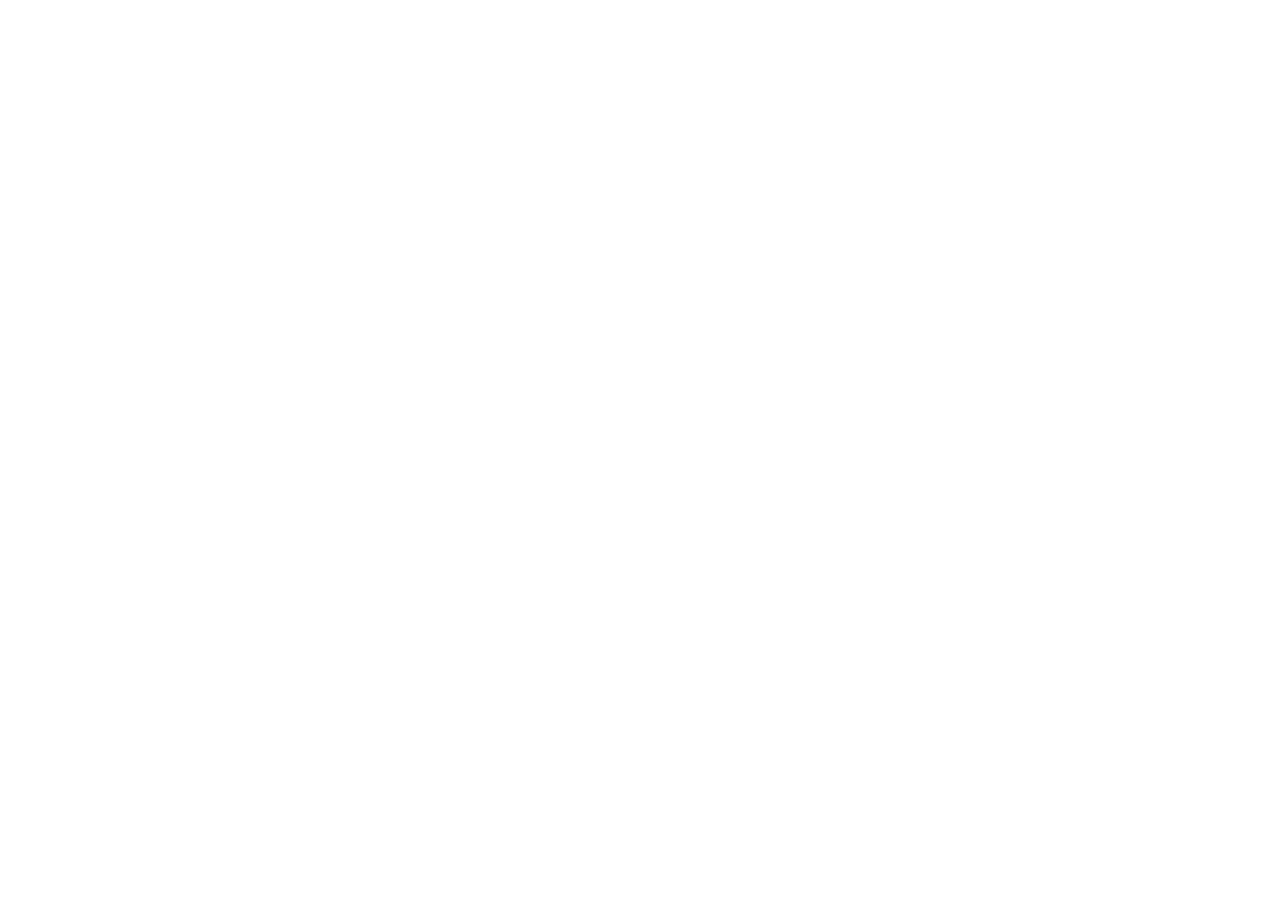
==== web/index.html @ 7cda8843 "Primer commit estructura de carpetas" ====
<!DOCTYPE html>
<html lang="en">
<head>
    <meta charset="UTF-8">
    <meta name="viewport" content="width=device-width, initial-scale=1.0">
    <title>Home</title>
</head>
<body>
    
</body>
</html>
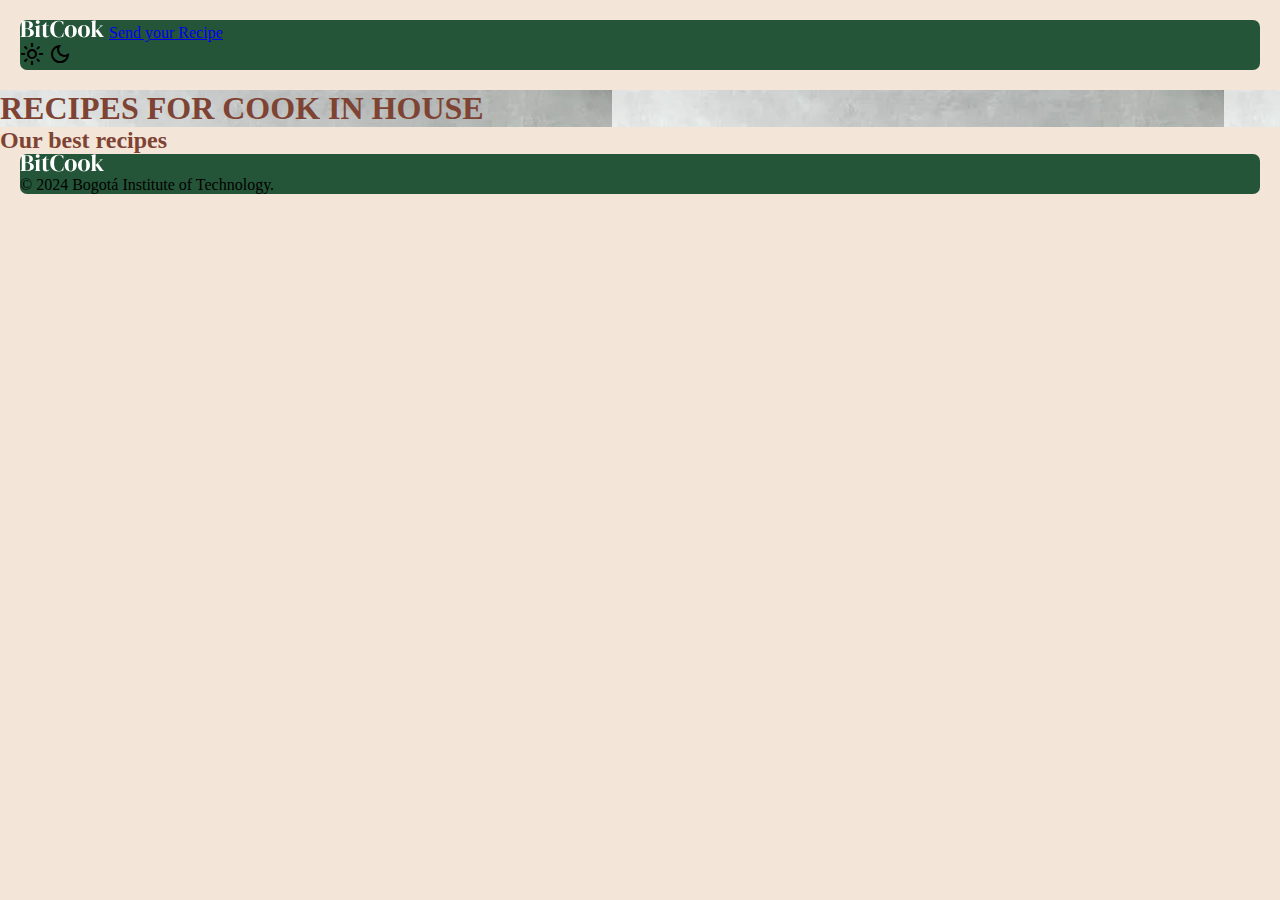
==== commit 3c108cb1: "Agrego imagenes e inicio tanto la hoja de estilos como el html de main" ====
--- a/web/index.html
+++ b/web/index.html
@@ -1,11 +1,70 @@
 <!DOCTYPE html>
 <html lang="en">
-<head>
-    <meta charset="UTF-8">
-    <meta name="viewport" content="width=device-width, initial-scale=1.0">
+  <head>
+    <meta charset="UTF-8" />
+    <meta name="viewport" content="width=device-width, initial-scale=1.0" />
+    <!--MATERIAL ICONS-->
+    <link
+      href="https://fonts.googleapis.com/css2?family=Material+Symbols+Outlined"
+      rel="stylesheet"
+    />
+    <link
+      href="https://fonts.googleapis.com/css2?family=Material+Icons+Sharp"
+      rel="stylesheet"
+    />
     <title>Home</title>
-</head>
-<body>
-    
-</body>
-</html>+    <link rel="stylesheet" href="../web/css/style.css" />
+  </head>
+  <body>
+    <nav>
+      <img src="../web/img/logo_bitcook.png" alt="Logo de la pagina Bit Cook" />
+      <a href="../web/form.html">Send your Recipe</a>
+      <div class="theme-toggler">
+        <span class="material-symbols-outlined active">light_mode</span>
+        <span class="material-symbols-outlined">dark_mode</span>
+      </div>
+    </nav>
+    <main>
+      <div class="header">
+        <h1>RECIPES FOR COOK IN HOUSE</h1>
+      </div>
+      <h2>Our best recipes</h2>
+      <div class="recipe-cards">
+        <div class="card">
+            <div class="recipe1">
+
+            </div>
+        </div>
+        <div class="card">
+            <div class="recipe2">
+                
+            </div>
+        </div>
+        <div class="card">
+            <div class="recipe3">
+                
+            </div>
+        </div>
+        <div class="card">
+            <div class="recipe4">
+                
+            </div>
+        </div>
+        <div class="card">
+            <div class="recipe5">
+                
+            </div>
+        </div>
+        <div class="card">
+            <div class="recipe6">
+                
+            </div>
+        </div>
+      </div>
+    </main>
+    <footer>
+      <img src="../web/img/logo_bitcook.png" alt="" />
+      <p>© 2024 Bogotá Institute of Technology.</p>
+    </footer>
+  </body>
+</html>
--- a/web/css/style.css
+++ b/web/css/style.css
@@ -0,0 +1,42 @@
+/* ------------- VARIABLES ----------------- */
+:root {
+
+    --color-primary: #255538;
+    --color-danger: #ff7782;
+    --color-success: #41f1b6;
+    --color-warning: #fb5;
+    --color-text: #111;
+    --color-background: #f3e5d8;
+
+}
+
+/* -------------- DARK MODE */
+
+* {
+    box-sizing: border-box;
+    margin: 0;
+  }
+
+body {
+    background-color: #f3e5d8;
+}
+
+nav{
+    background-color: #255538;
+    margin: 20px 20px;
+    border-radius: 7px;
+}
+
+h1, h2 {
+    color: #7e4333;
+}
+
+footer {
+    background-color: #255538;
+    margin: 0px 20px;
+    border-radius: 7px;
+}
+
+.header {
+    background-image: url(../img/fondoCocina.jpg);
+}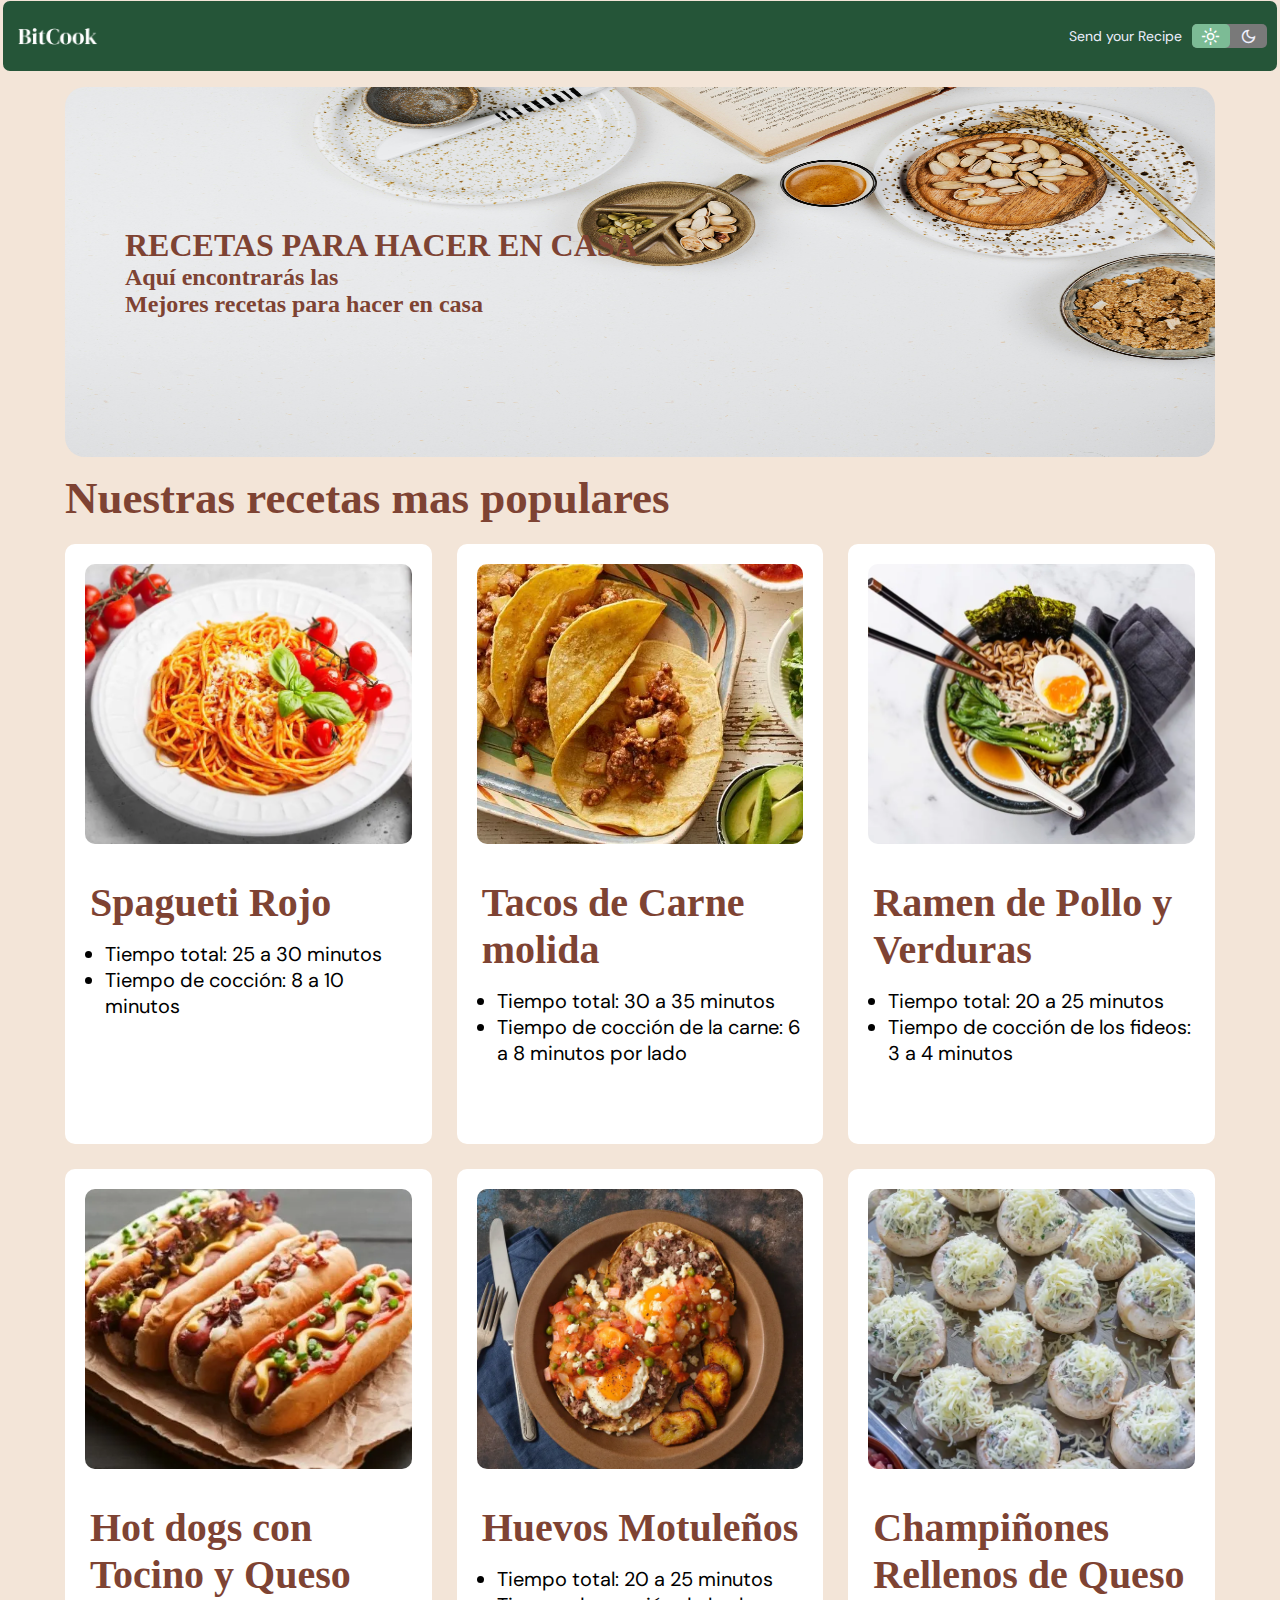
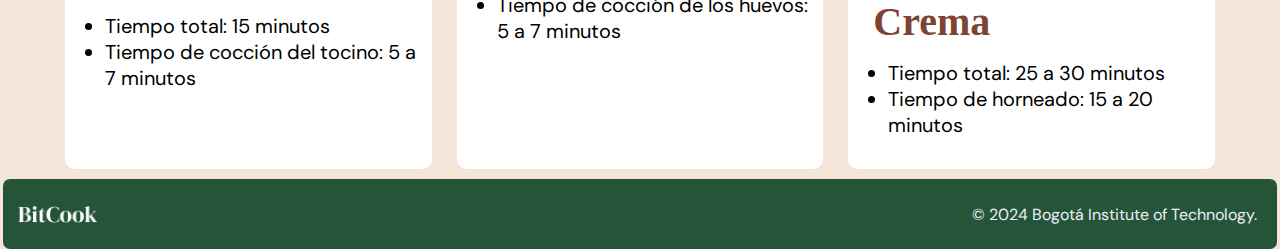
==== commit 13f50233: "Actualizacion de estructura de carpetas y finalizacion de la vista de inicio del proyecto sin modo o" ====
--- a/web/index.html
+++ b/web/index.html
@@ -16,54 +16,126 @@
     <link rel="stylesheet" href="../web/css/style.css" />
   </head>
   <body>
-    <nav>
-      <img src="../web/img/logo_bitcook.png" alt="Logo de la pagina Bit Cook" />
-      <a href="../web/form.html">Send your Recipe</a>
+    <header>
+      <img class="img-logo" src="../web/img/logo_bitcook.png" alt="Logo de la pagina Bit Cook" />
+      <a class="envio-receta" href="../web/form.html">Send your Recipe</a>
       <div class="theme-toggler">
         <span class="material-symbols-outlined active">light_mode</span>
         <span class="material-symbols-outlined">dark_mode</span>
-      </div>
-    </nav>
+    </div>
+    </header>
     <main>
       <div class="header">
-        <h1>RECIPES FOR COOK IN HOUSE</h1>
-      </div>
-      <h2>Our best recipes</h2>
-      <div class="recipe-cards">
-        <div class="card">
-            <div class="recipe1">
-
-            </div>
-        </div>
-        <div class="card">
-            <div class="recipe2">
-                
-            </div>
-        </div>
-        <div class="card">
-            <div class="recipe3">
-                
-            </div>
-        </div>
-        <div class="card">
-            <div class="recipe4">
-                
-            </div>
-        </div>
-        <div class="card">
-            <div class="recipe5">
-                
-            </div>
-        </div>
-        <div class="card">
-            <div class="recipe6">
-                
-            </div>
+        <img class="img-head" src="../web/img/fondoCocina.jpg" alt="Imagen de una cocina">
+        <div class="texto-header">
+          <h1 clas>RECETAS PARA HACER EN CASA</h1>
+          <h2>Aquí encontrarás las <br>Mejores recetas para hacer en casa</h2>
         </div>
       </div>
+      <div class="tittle-tendencia">
+        <h2>Nuestras recetas mas populares</h2>
+      </div>
+      <section class="recipe-cards">
+          <div class="card">
+              <div class="recipe1">
+                <div class="cont-img-card">
+                  <img class="img-card" src="../web/img/SpaguetiRojo.jpg" alt="Spagueti Rojo">
+                </div>
+                <div class="tittle-card">
+                  <h2>Spagueti Rojo</h2>
+                </div>
+                <div class="info-card">
+                  <ul>
+                    <li>Tiempo total: 25 a 30 minutos</li>
+                    <li>Tiempo de cocción: 8 a 10 minutos</li>
+                  </ul>
+                </div>
+              </div>
+          </div>
+          <div class="card">
+              <div class="recipe2">
+                 <div class="cont-img-card">
+                  <img class="img-card" src="../web/img/TacosCarneMolida.jpg" alt="">
+                </div>
+                <div class="tittle-card">
+                  <h2>Tacos de Carne molida</h2>
+                </div>
+                <div class="info-card">
+                  <ul>
+                    <li>Tiempo total: 30 a 35 minutos</li>
+                    <li>Tiempo de cocción de la carne: 6 a 8 minutos por lado</li>
+                  </ul>
+                </div>
+              </div>
+          </div>
+          <div class="card">
+              <div class="recipe3">
+                <div class="cont-img-card">
+                  <img src="../web/img/RamenDePollo.jpg" alt="" class="img-card">
+                </div>
+                <div class="tittle-card">
+                  <h2>Ramen de Pollo y Verduras</h2>
+                </div>
+                <div class="info-card">
+                  <ul>
+                    <li>Tiempo total: 20 a 25 minutos</li>
+                    <li>Tiempo de cocción de los fideos: 3 a 4 minutos</li>
+                  </ul>
+                </div>
+              </div>
+          </div>
+          <div class="card">
+              <div class="recipe4">
+                <div class="cont-img-card">
+                  <img src="../web/img/HotDog.jpg" alt="" class="img-card">
+                </div>
+                <div class="tittle-card">
+                  <h2>Hot dogs con Tocino y Queso</h2>
+                </div>
+                <div class="info-card">
+                  <ul>
+                    <li>Tiempo total: 15 minutos</li>
+                    <li>Tiempo de cocción del tocino: 5 a 7 minutos</li>
+                  </ul>
+                </div>
+              </div>
+          </div>
+          <div class="card">
+              <div class="recipe5">
+                <div class="cont-img-card">
+                  <img src="../web/img/HuevosMotulenos.jpg" alt="" class="img-card">
+                </div>
+                <div class="tittle-card">
+                  <h2>Huevos Motuleños</h2>
+                </div>
+                <div class="info-card">
+                  <ul>
+                    <li>Tiempo total: 20 a 25 minutos</li>
+                    <li>Tiempo de cocción de los huevos: 5 a 7 minutos</li>
+                  </ul>
+                </div>
+              </div>
+          </div>
+          <div class="card">
+              <div class="recipe6">
+                <div class="cont-img-card">
+                  <img src="../web/img/ChampinonesRellenos.jpg" alt="" class="img-card">
+                </div>
+                <div class="tittle-card">
+                  <h2>Champiñones Rellenos de Queso Crema</h2>
+                </div>
+                <div class="info-card">
+                  <ul>
+                    <li>Tiempo total: 25 a 30 minutos</li>
+                    <li>Tiempo de horneado: 15 a 20 minutos</li>
+                  </ul>
+                </div>
+              </div>
+          </div>
+      </section>
     </main>
     <footer>
-      <img src="../web/img/logo_bitcook.png" alt="" />
+      <img class="img-logo" src="../web/img/logo_bitcook.png" alt="" />
       <p>© 2024 Bogotá Institute of Technology.</p>
     </footer>
   </body>
--- a/web/css/style.css
+++ b/web/css/style.css
@@ -1,3 +1,4 @@
+@import url("https://fonts.googleapis.com/css2?family=DM+Sans:ital,opsz,wght@0,9..40,100..1000;1,9..40,100..1000&display=swap");
 /* ------------- VARIABLES ----------------- */
 :root {
 
@@ -5,38 +6,270 @@
     --color-danger: #ff7782;
     --color-success: #41f1b6;
     --color-warning: #fb5;
-    --color-text: #111;
+    --color-text: #000000;
     --color-background: #f3e5d8;
-
-}
-
-/* -------------- DARK MODE */
+    --color-tittle: #7e4333;
+    --color-card: #fff;
+    --color-card-shadow: #797979;
+    
+
+    --color-text-header: #7e4333;
+    --color-text-nav: #edeffd;
+    --color-btn-drk-light: #797979;
+    --color-btn-drk-light-act: #7cbb95;
+    --color-text-footer: #edeffd;
+
+    --card-border-radius: 10px;
+    --img-border-radius: 20px;
+    --border-radius-1: 7px;
+    --border-radius-2: 5px;
+
+}
 
 * {
     box-sizing: border-box;
     margin: 0;
+    padding: 0;
   }
 
 body {
-    background-color: #f3e5d8;
-}
-
-nav{
-    background-color: #255538;
-    margin: 20px 20px;
-    border-radius: 7px;
-}
-
-h1, h2 {
-    color: #7e4333;
-}
+    background-color: var(--color-background);
+}
+
+h1,h2,
+h3,h4 {
+  color: var(--color-tittle);
+  font-family: "DM Serif Display";
+}
+a,p,ul,li{
+    color: var(--color-text);
+    font-family: "DM Sans";
+}
+
+/*---------------------------- HEADER / NAV -------------------- */
+
+header{
+    background-color: var(--color-primary);
+    margin: 1px 3px;
+    height: 70px;
+    position: relative;
+    display: flex;
+    justify-content: space-between;
+    align-items: center;
+    border-radius: var(--border-radius-1);
+}
+
+
+header a, span{
+    color: var(--color-text-nav);
+}
+
+.img-logo{
+    margin-left: 10px;
+    width: 90px;
+    height: 27px;
+    padding: 5px 5px;
+}
+
+.envio-receta{
+    position: absolute;
+    right: 75px;
+    text-decoration: none;
+    font-size: 14px;
+    cursor: pointer;
+    margin-right: var(--img-border-radius);
+}
+
+.theme-toggler {
+    background: var(--color-btn-drk-light);
+    display: flex;
+    justify-content: space-between;
+    align-items: center;
+    margin-right: 10px;
+    height: 24px;
+    width: 75px;
+    cursor: pointer;
+    border-radius: var(--border-radius-2);
+}
+
+.theme-toggler span {
+    font-size: 19px;
+    width: 50%;
+    height: 100%;
+    display: flex;
+    align-items: center;
+    justify-content: center;
+}
+
+.theme-toggler span.active {
+    background: var(--color-btn-drk-light-act);
+    color: white;
+    border-radius: var(--border-radius-2);
+}
+
+/*---------------------------- MAIN -------------------- */
+
+main{
+    max-width: 1530px;
+    display: flex;
+    margin-left: auto;
+    margin-right: auto;
+    flex-direction: column;
+    padding: 0 65px;
+}
+
+.header {
+    display: flex;
+    width: 100%;
+    height: 400px;
+    justify-content: center;
+    align-items: center;
+    padding: 15px 0;
+    position: relative;
+}
+
+.img-head{
+    width: 100%;
+    height: 100%;
+    border-radius: 20px;
+}
+
+.texto-header{
+    position: absolute;
+    left: 60px;
+}
+
+.texto-header h1, .texto-header h2{
+    color: var(--color-text-header);
+}
+
+.recipe-cards{
+    max-width: 100%;  
+    display: grid;
+    grid-template-columns: repeat(3, 1fr);
+    grid-template-rows: auto;
+    grid-template-areas:"card1 card2 card3"
+                        "card4 card5 card6"           
+    ;
+    
+    align-items: center;
+    justify-content: center;
+    gap: 25px;
+}
+
+.tittle-tendencia{
+    padding-bottom: 20px;
+    font-size: 30px;
+}
+
+.card{
+    width: 100%;
+    height: 600px;
+    padding: 10px;
+    margin: 0 ;
+    border-radius: var(--card-border-radius);
+    background-color: var(--color-card);
+}
+
+.cont-img-card{
+    width: 100%;
+    height: 300px;
+}
+
+.img-card{
+    width: 100%;
+    height: 100%;
+    object-fit: cover;
+    padding: 10px;
+    border-radius: var(--img-border-radius);
+}
+
+.tittle-card{
+    width: 100%;
+    height: auto;
+    position: relative;
+    display: flex;
+    align-items: center;
+    margin-top: 20px;
+}
+
+.tittle-card h2{
+    font-size: 40px;
+    padding: 5px 15px;
+}
+
+.info-card{
+    display: flex;
+    align-items: center;
+    margin-top: 10px;
+    margin-left: 30px;
+    font-size: 20px;
+}
+
+/*---------------------------- FOOTER -------------------- */
 
 footer {
-    background-color: #255538;
-    margin: 0px 20px;
-    border-radius: 7px;
-}
-
-.header {
-    background-image: url(../img/fondoCocina.jpg);
+    background-color: var(--color-primary);
+    margin: 0px 3px;
+    margin-top: 10px;
+    height: 70px;
+    position: relative;
+    display: flex;
+    justify-content: space-between;
+    align-items: center;
+    border-radius: var(--border-radius-1);
+}
+
+footer p{
+    margin-right: 20px;
+    color: var(--color-text-footer);
+}
+
+/*---------------------------- MEDIA QUERIES -------------------- */
+
+/* ----- 1100 PX ----- */
+@media (max-width: 1100px){
+
+    main{
+        padding: 10px;
+    }
+
+    .texto-header{
+        position: absolute;
+        left: 30px;
+    }
+    
+    .recipe-cards{
+        grid-template-columns: repeat(2, 1fr);
+        grid-template-rows: auto;
+        grid-template-areas: "card1 card2"
+                            "card3 card4"
+                            "card5 card6";
+    }
+
+}
+
+/* ----- 730 PX ----- */
+@media (max-width: 730px){
+
+    main{
+        padding: 10px;
+    }
+
+    .texto-header{
+        position: absolute;
+        left: 10px;
+    }
+    
+    .recipe-cards{
+        grid-template-columns: repeat(1, 1fr);
+        grid-template-rows: auto;
+        grid-template-areas: "card1"
+                            "card2"
+                            "card3"
+                            "card4"
+                            "card5"
+                            "card6";
+    }
+
 }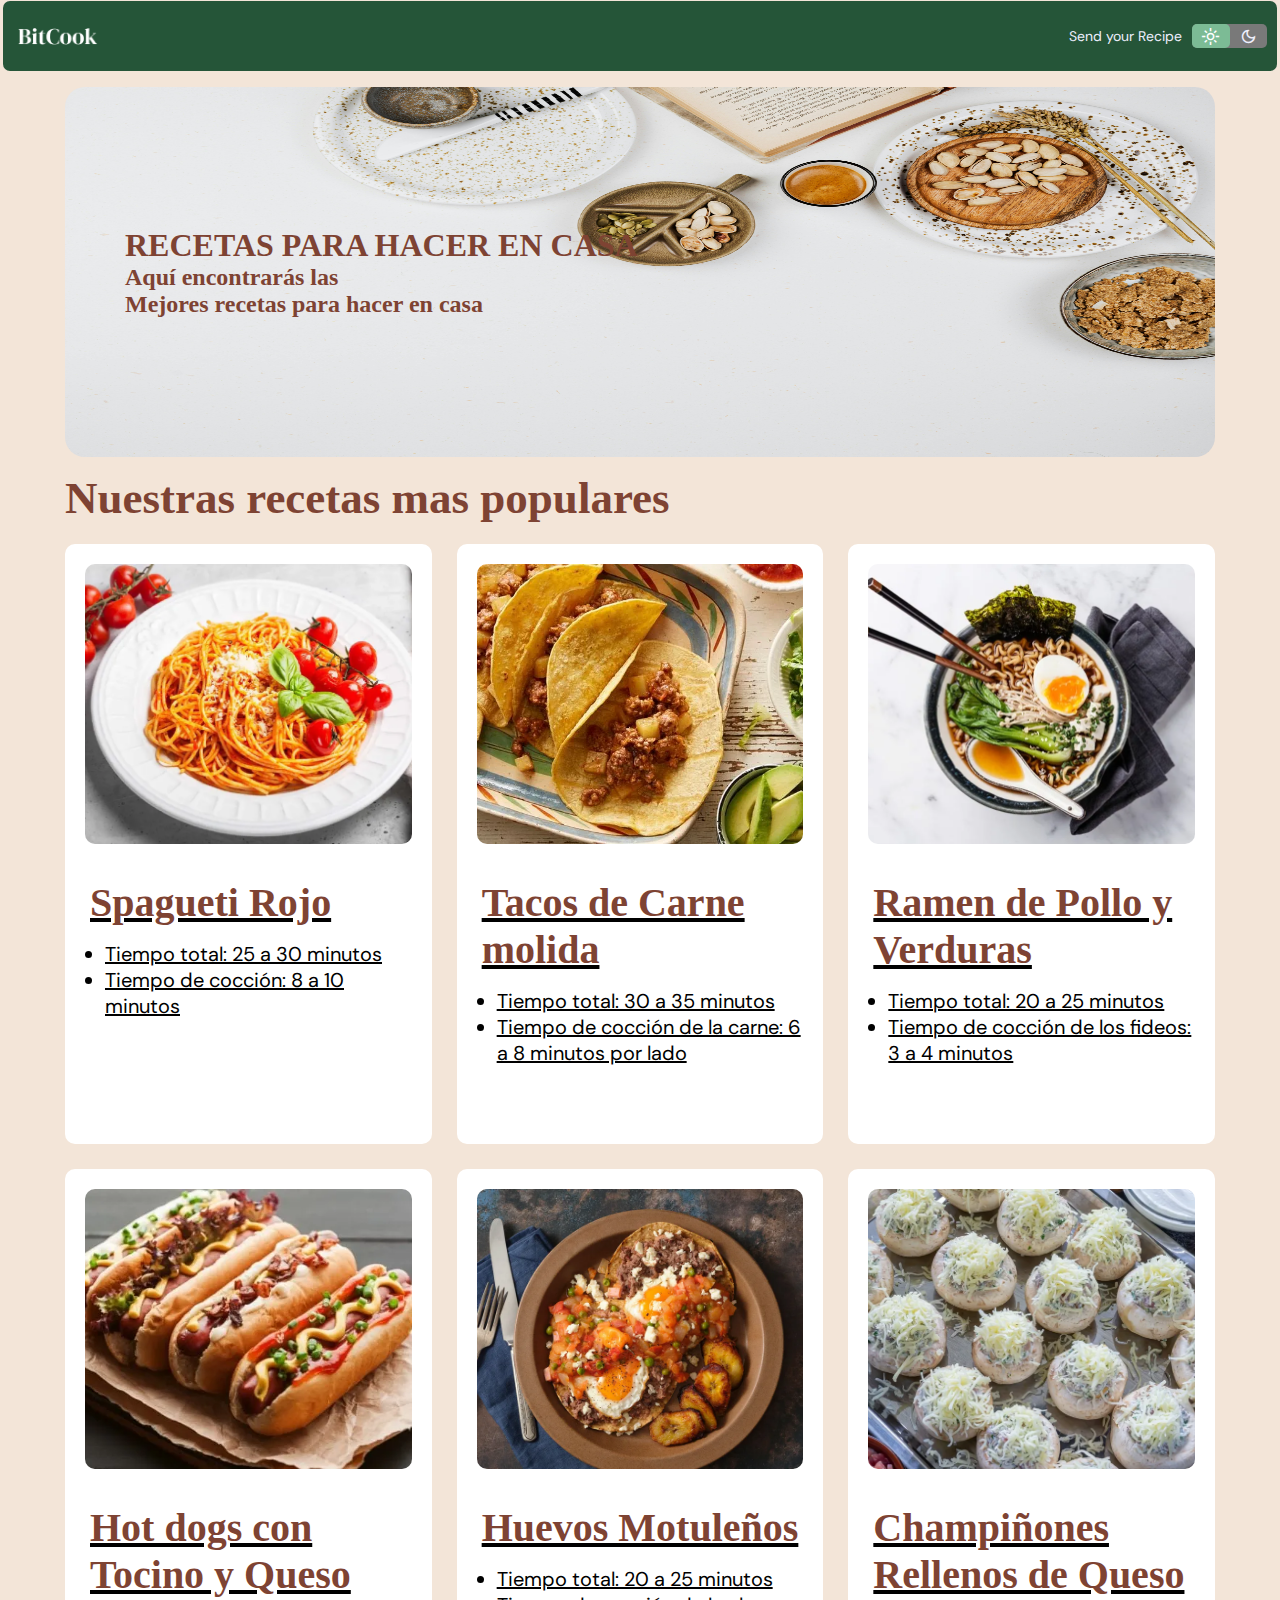
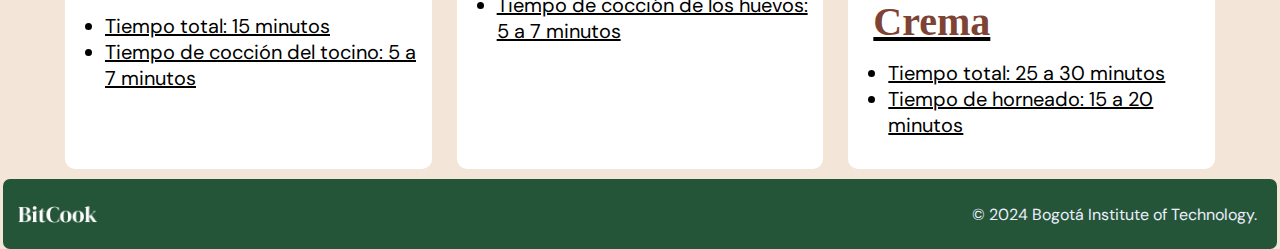
==== commit 574e377f: "Agrega diseños de todas las vistas con media Querys y hojas de estilos actualizadas" ====
--- a/web/index.html
+++ b/web/index.html
@@ -18,7 +18,7 @@
   <body>
     <header>
       <img class="img-logo" src="../web/img/logo_bitcook.png" alt="Logo de la pagina Bit Cook" />
-      <a class="envio-receta" href="../web/form.html">Send your Recipe</a>
+      <a class="envio-receta" href="../web/views/form.html">Send your Recipe</a>
       <div class="theme-toggler">
         <span class="material-symbols-outlined active">light_mode</span>
         <span class="material-symbols-outlined">dark_mode</span>
@@ -36,7 +36,8 @@
         <h2>Nuestras recetas mas populares</h2>
       </div>
       <section class="recipe-cards">
-          <div class="card">
+          <a href="../web/views/detalleSpaguetiRojo.html">
+            <div class="card">
               <div class="recipe1">
                 <div class="cont-img-card">
                   <img class="img-card" src="../web/img/SpaguetiRojo.jpg" alt="Spagueti Rojo">
@@ -52,7 +53,9 @@
                 </div>
               </div>
           </div>
-          <div class="card">
+          </a>
+          <a href="../web/views/detalleTacosDeCarneMolida.html">
+            <div class="card">
               <div class="recipe2">
                  <div class="cont-img-card">
                   <img class="img-card" src="../web/img/TacosCarneMolida.jpg" alt="">
@@ -68,7 +71,9 @@
                 </div>
               </div>
           </div>
-          <div class="card">
+          </a>
+          <a href="../web/views/detalleRamenDePolloYVerduras.html">
+            <div class="card">
               <div class="recipe3">
                 <div class="cont-img-card">
                   <img src="../web/img/RamenDePollo.jpg" alt="" class="img-card">
@@ -84,7 +89,9 @@
                 </div>
               </div>
           </div>
-          <div class="card">
+          </a>
+          <a href="../web/views/detalleHotDogsConTocino.html">
+            <div class="card">
               <div class="recipe4">
                 <div class="cont-img-card">
                   <img src="../web/img/HotDog.jpg" alt="" class="img-card">
@@ -100,7 +107,9 @@
                 </div>
               </div>
           </div>
-          <div class="card">
+          </a>
+          <a href="../web/views/detalleHuevosMotulenos.html">
+            <div class="card">
               <div class="recipe5">
                 <div class="cont-img-card">
                   <img src="../web/img/HuevosMotulenos.jpg" alt="" class="img-card">
@@ -116,7 +125,9 @@
                 </div>
               </div>
           </div>
-          <div class="card">
+          </a>
+          <a href="../web/views/detalleChampinonesRellenos.html">
+            <div class="card">
               <div class="recipe6">
                 <div class="cont-img-card">
                   <img src="../web/img/ChampinonesRellenos.jpg" alt="" class="img-card">
@@ -132,6 +143,7 @@
                 </div>
               </div>
           </div>
+          </a>
       </section>
     </main>
     <footer>
